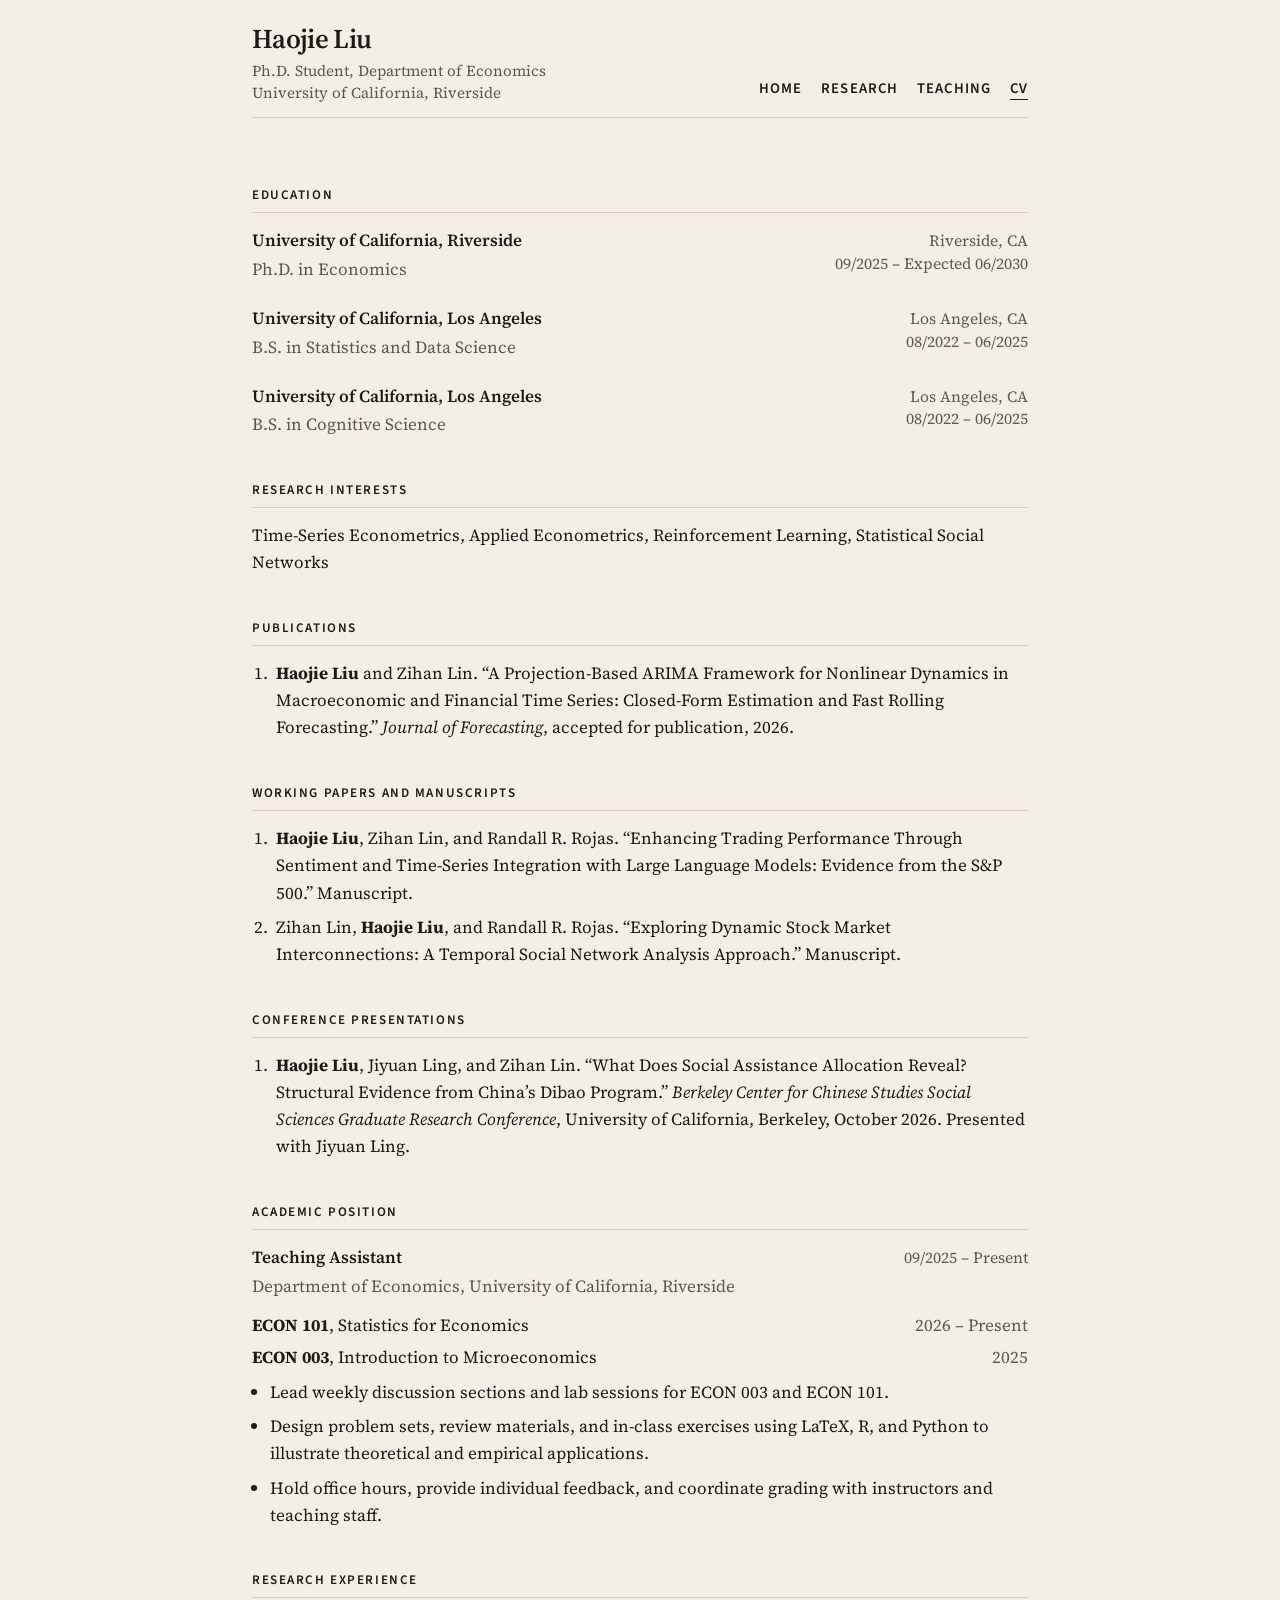
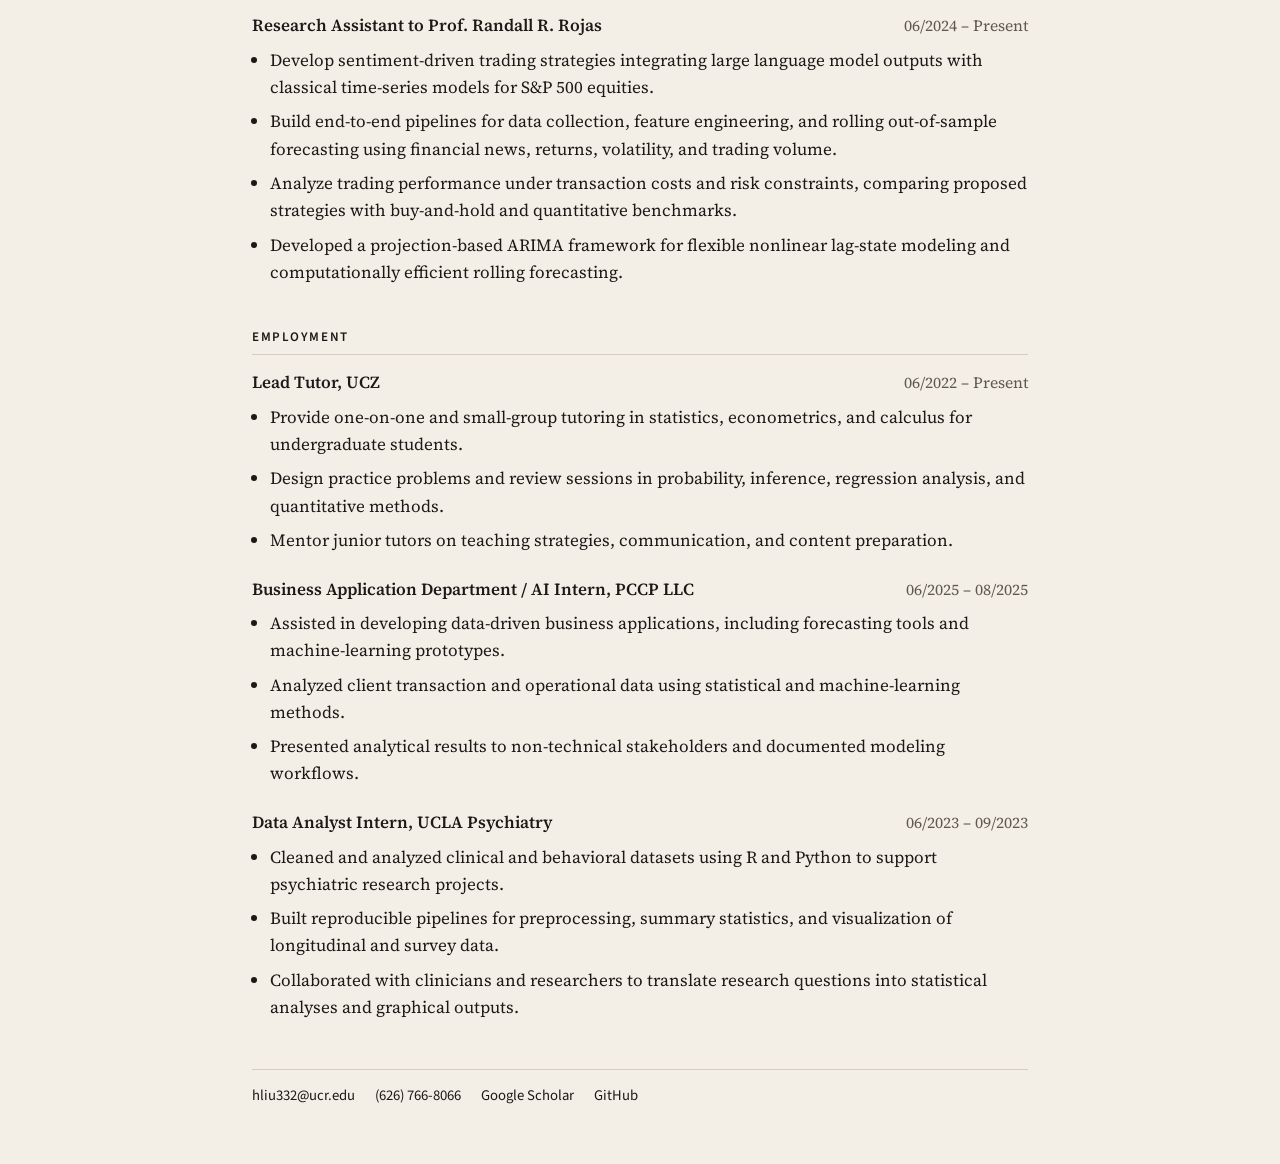
==== cv/index.html @ 1f08fef4 "Remove GPA from the CV page. Co-authored-by: Cursor <cursoragent@cursor.com>" ====
<!DOCTYPE html>
<html lang="en">
<head>
  <meta charset="utf-8">
  <meta name="viewport" content="width=device-width, initial-scale=1">
  <title>CV · Haojie Liu</title>
  <meta name="description" content="Curriculum vitae of Haojie Liu, Ph.D. student in Economics at the University of California, Riverside.">
  <link rel="icon" href="../favicon.svg" type="image/svg+xml">
  <link rel="preconnect" href="https://fonts.googleapis.com">
  <link rel="preconnect" href="https://fonts.gstatic.com" crossorigin>
  <link href="https://fonts.googleapis.com/css2?family=Source+Sans+3:wght@400;600&family=Source+Serif+4:ital,opsz,wght@0,8..60,400;0,8..60,600;1,8..60,400&display=swap" rel="stylesheet">
  <link rel="stylesheet" href="../styles.css">
</head>
<body>
  <div class="frame">
    <header class="site-header">
      <div>
        <p class="name"><a href="../index.html">Haojie Liu</a></p>
        <p class="role">Ph.D. Student, Department of Economics<br>University of California, Riverside</p>
      </div>
      <nav class="nav" aria-label="Primary">
        <a href="../index.html">Home</a>
        <a href="../research/">Research</a>
        <a href="../teaching/">Teaching</a>
        <a href="./" aria-current="page">CV</a>
      </nav>
    </header>

    <main class="content">
      <header class="print-only">
        <img src="../portrait.jpg" width="540" height="684" alt="">
        <h1>Haojie Liu</h1>
        <p>
          University of California, Riverside · Department of Economics<br>
          hliu332@ucr.edu · (626) 766-8066 · github.com/Gingerbread1213
        </p>
      </header>

      <h2>Education</h2>

      <article class="entry">
        <div class="entry-head">
          <div>
            <div class="entry-title">University of California, Riverside</div>
            <div class="detail">Ph.D. in Economics</div>
          </div>
          <div class="meta">
            <div>Riverside, CA</div>
            <div>09/2025 – Expected 06/2030</div>
          </div>
        </div>
      </article>

      <article class="entry">
        <div class="entry-head">
          <div>
            <div class="entry-title">University of California, Los Angeles</div>
            <div class="detail">B.S. in Statistics and Data Science</div>
          </div>
          <div class="meta">
            <div>Los Angeles, CA</div>
            <div>08/2022 – 06/2025</div>
          </div>
        </div>
      </article>

      <article class="entry">
        <div class="entry-head">
          <div>
            <div class="entry-title">University of California, Los Angeles</div>
            <div class="detail">B.S. in Cognitive Science</div>
          </div>
          <div class="meta">
            <div>Los Angeles, CA</div>
            <div>08/2022 – 06/2025</div>
          </div>
        </div>
      </article>

      <h2>Research Interests</h2>
      <p class="interests">Time-Series Econometrics, Applied Econometrics, Reinforcement Learning, Statistical Social Networks</p>

      <h2>Publications</h2>
      <ol class="papers">
        <li>
          <strong>Haojie Liu</strong> and Zihan Lin.
          “A Projection-Based ARIMA Framework for Nonlinear Dynamics in Macroeconomic and Financial Time Series: Closed-Form Estimation and Fast Rolling Forecasting.”
          <em>Journal of Forecasting</em>, accepted for publication, 2026.
        </li>
      </ol>

      <h2>Working Papers and Manuscripts</h2>
      <ol class="papers">
        <li>
          <strong>Haojie Liu</strong>, Zihan Lin, and Randall R. Rojas.
          “Enhancing Trading Performance Through Sentiment and Time-Series Integration with Large Language Models: Evidence from the S&amp;P 500.”
          Manuscript.
        </li>
        <li>
          Zihan Lin, <strong>Haojie Liu</strong>, and Randall R. Rojas.
          “Exploring Dynamic Stock Market Interconnections: A Temporal Social Network Analysis Approach.”
          Manuscript.
        </li>
      </ol>

      <h2>Conference Presentations</h2>
      <ol class="papers">
        <li>
          <strong>Haojie Liu</strong>, Jiyuan Ling, and Zihan Lin.
          “What Does Social Assistance Allocation Reveal? Structural Evidence from China’s Dibao Program.”
          <em>Berkeley Center for Chinese Studies Social Sciences Graduate Research Conference</em>,
          University of California, Berkeley, October 2026.
          Presented with Jiyuan Ling.
        </li>
      </ol>

      <h2>Academic Position</h2>
      <article class="entry">
        <div class="entry-head">
          <div>
            <div class="entry-title">Teaching Assistant</div>
            <div class="detail">Department of Economics, University of California, Riverside</div>
          </div>
          <div class="meta">09/2025 – Present</div>
        </div>
        <ul class="courses">
          <li>
            <span><strong>ECON 101</strong>, Statistics for Economics</span>
            <span class="when">2026 – Present</span>
          </li>
          <li>
            <span><strong>ECON 003</strong>, Introduction to Microeconomics</span>
            <span class="when">2025</span>
          </li>
        </ul>
        <ul class="bullets">
          <li>Lead weekly discussion sections and lab sessions for ECON&nbsp;003 and ECON&nbsp;101.</li>
          <li>Design problem sets, review materials, and in-class exercises using LaTeX, R, and Python to illustrate theoretical and empirical applications.</li>
          <li>Hold office hours, provide individual feedback, and coordinate grading with instructors and teaching staff.</li>
        </ul>
      </article>

      <h2>Research Experience</h2>
      <article class="entry">
        <div class="entry-head">
          <div>
            <div class="entry-title">Research Assistant to Prof. Randall R. Rojas</div>
          </div>
          <div class="meta">06/2024 – Present</div>
        </div>
        <ul class="bullets">
          <li>Develop sentiment-driven trading strategies integrating large language model outputs with classical time-series models for S&amp;P 500 equities.</li>
          <li>Build end-to-end pipelines for data collection, feature engineering, and rolling out-of-sample forecasting using financial news, returns, volatility, and trading volume.</li>
          <li>Analyze trading performance under transaction costs and risk constraints, comparing proposed strategies with buy-and-hold and quantitative benchmarks.</li>
          <li>Developed a projection-based ARIMA framework for flexible nonlinear lag-state modeling and computationally efficient rolling forecasting.</li>
        </ul>
      </article>

      <h2>Employment</h2>
      <article class="entry">
        <div class="entry-head">
          <div>
            <div class="entry-title">Lead Tutor, UCZ</div>
          </div>
          <div class="meta">06/2022 – Present</div>
        </div>
        <ul class="bullets">
          <li>Provide one-on-one and small-group tutoring in statistics, econometrics, and calculus for undergraduate students.</li>
          <li>Design practice problems and review sessions in probability, inference, regression analysis, and quantitative methods.</li>
          <li>Mentor junior tutors on teaching strategies, communication, and content preparation.</li>
        </ul>
      </article>

      <article class="entry">
        <div class="entry-head">
          <div>
            <div class="entry-title">Business Application Department / AI Intern, PCCP LLC</div>
          </div>
          <div class="meta">06/2025 – 08/2025</div>
        </div>
        <ul class="bullets">
          <li>Assisted in developing data-driven business applications, including forecasting tools and machine-learning prototypes.</li>
          <li>Analyzed client transaction and operational data using statistical and machine-learning methods.</li>
          <li>Presented analytical results to non-technical stakeholders and documented modeling workflows.</li>
        </ul>
      </article>

      <article class="entry">
        <div class="entry-head">
          <div>
            <div class="entry-title">Data Analyst Intern, UCLA Psychiatry</div>
          </div>
          <div class="meta">06/2023 – 09/2023</div>
        </div>
        <ul class="bullets">
          <li>Cleaned and analyzed clinical and behavioral datasets using R and Python to support psychiatric research projects.</li>
          <li>Built reproducible pipelines for preprocessing, summary statistics, and visualization of longitudinal and survey data.</li>
          <li>Collaborated with clinicians and researchers to translate research questions into statistical analyses and graphical outputs.</li>
        </ul>
      </article>
    </main>
    <footer class="site-footer">
      <a href="mailto:hliu332@ucr.edu">hliu332@ucr.edu</a>
      <a href="tel:+16267668066">(626) 766-8066</a>
      <a href="https://scholar.google.com/citations?user=C337uh8AAAAJ&amp;hl=en">Google Scholar</a>
      <a href="https://github.com/Gingerbread1213">GitHub</a>
    </footer>
  </div>
</body>
</html>
---- styles.css ----
:root {
  --bg: #f3efe7;
  --side: #ebe4d8;
  --ink: #1c1916;
  --muted: #5f584f;
  --line: #d5cdc0;
  --link: #1a4f86;
  --serif: "Source Serif 4", "Iowan Old Style", Palatino, "Palatino Linotype", Georgia, serif;
  --sans: "Source Sans 3", "Helvetica Neue", Helvetica, Arial, sans-serif;
}

* {
  box-sizing: border-box;
}

html {
  scroll-behavior: smooth;
}

body {
  margin: 0;
  background: var(--bg);
  color: var(--ink);
  font-family: var(--serif);
  font-size: 1.0625rem;
  line-height: 1.6;
}

a {
  color: var(--link);
  text-underline-offset: 0.15em;
}

a:hover {
  color: #0e335c;
}

.frame {
  max-width: 52rem;
  margin: 0 auto;
  padding: 0 1.75rem 3.5rem;
}

.site-header {
  display: flex;
  justify-content: space-between;
  align-items: flex-end;
  gap: 2rem;
  position: sticky;
  top: 0;
  z-index: 2;
  padding: 1.5rem 0 0.9rem;
  background: var(--bg);
  border-bottom: 1px solid var(--line);
}

.name {
  margin: 0;
  font-size: 1.7rem;
  font-weight: 600;
  letter-spacing: -0.025em;
  line-height: 1.1;
}

.name a {
  color: inherit;
  text-decoration: none;
}

.role {
  margin: 0.4rem 0 0;
  color: var(--muted);
  font-size: 0.95rem;
  line-height: 1.4;
}

.nav {
  display: flex;
  flex-wrap: wrap;
  justify-content: flex-end;
  gap: 0.35rem 1.15rem;
  margin: 0 0 0.15rem;
}

.nav a {
  color: var(--ink);
  font-family: var(--sans);
  font-size: 0.92rem;
  font-weight: 600;
  letter-spacing: 0.08em;
  text-decoration: none;
  text-transform: uppercase;
}

.nav a[aria-current="page"] {
  box-shadow: inset 0 -1px 0 var(--ink);
}

.intro {
  display: grid;
  grid-template-columns: 11rem minmax(0, 1fr);
  gap: 1.75rem;
  align-items: start;
  margin-top: 0;
}

.portrait {
  display: block;
  width: 100%;
  height: auto;
}

.content {
  padding-top: 1.6rem;
}

.site-footer {
  display: flex;
  flex-wrap: wrap;
  gap: 0.35rem 1.25rem;
  margin-top: 3rem;
  padding-top: 0.9rem;
  border-top: 1px solid var(--line);
  font-family: var(--sans);
  font-size: 0.92rem;
}

.site-footer a {
  color: var(--ink);
  text-decoration: none;
}

.site-footer a:hover {
  color: var(--link);
  text-decoration: underline;
}

.lede {
  margin: 0;
  font-size: 1.15rem;
  line-height: 1.65;
}

.welcome {
  margin: 0 0 0.9rem;
  font-size: 1.2rem;
}

.content > p {
  margin: 0 0 0.9rem;
}

.nested {
  margin: 0.2rem 0 0;
  padding-left: 1.2rem;
}

.nested > li + li {
  margin-top: 0.7rem;
}

.nested ul {
  margin: 0.25rem 0 0;
  padding-left: 1.15rem;
  list-style: circle;
}

.nested ul li + li {
  margin-top: 0.15rem;
}

h2 {
  margin: 2.6rem 0 0.9rem;
  padding-bottom: 0.35rem;
  border-bottom: 1px solid var(--line);
  font-family: var(--sans);
  font-size: 0.82rem;
  font-weight: 600;
  letter-spacing: 0.12em;
  text-transform: uppercase;
}

h2:first-child {
  margin-top: 0;
}

.interests {
  margin: 0;
}

.entry {
  margin: 0 0 1.35rem;
}

.entry-head {
  display: flex;
  flex-wrap: wrap;
  justify-content: space-between;
  align-items: baseline;
  gap: 0.2rem 1.5rem;
}

.entry-head > :first-child {
  flex: 1 1 16rem;
  min-width: 0;
}

.entry-title {
  font-weight: 600;
}

.detail,
.meta,
.venue,
.note {
  color: var(--muted);
}

.meta {
  flex: 0 0 auto;
  text-align: right;
  font-size: 0.98rem;
  line-height: 1.45;
}

.detail {
  margin-top: 0.1rem;
}

.courses {
  margin: 0.75rem 0 0;
  padding: 0;
  list-style: none;
}

.courses li {
  display: flex;
  flex-wrap: wrap;
  justify-content: space-between;
  gap: 0.15rem 1rem;
}

.courses li + li {
  margin-top: 0.3rem;
}

.when {
  flex: 0 0 auto;
  color: var(--muted);
  text-align: right;
}

.bullets,
.papers {
  margin: 0.45rem 0 0;
  padding-left: 1.15rem;
}

.bullets li + li,
.papers li + li {
  margin-top: 0.45rem;
}

.papers {
  padding-left: 1.25rem;
}

.papers li {
  padding-left: 0.25rem;
}

.authors,
.title,
.venue {
  display: inline;
}

.title {
  font-style: italic;
}

.print-only {
  display: none;
}

@media (max-width: 720px) {
  .frame {
    padding: 0 1.15rem 2.75rem;
  }

  .site-header {
    flex-direction: column;
    align-items: flex-start;
    gap: 0.85rem;
    position: static;
  }

  .nav {
    justify-content: flex-start;
  }

  .intro {
    grid-template-columns: 8.5rem minmax(0, 1fr);
    gap: 1rem;
  }

  .meta {
    text-align: left;
  }
}

@media print {
  body {
    background: white;
    font-size: 11pt;
  }

  .site-header,
  .site-footer {
    display: none;
  }

  .frame {
    max-width: none;
    padding: 0;
  }

  .content {
    padding: 0;
  }

  .print-only {
    display: block;
    margin-bottom: 1.25rem;
  }

  .print-only h1 {
    margin: 0;
    font-size: 18pt;
  }

  .print-only img {
    float: right;
    width: 1.15in;
    height: auto;
    margin: 0 0 0.4rem 0.6rem;
  }

  .print-only p {
    margin: 0.35rem 0 0;
  }

  a {
    color: inherit;
    text-decoration: none;
  }

  h2 {
    break-after: avoid;
  }

  .entry,
  .papers li {
    break-inside: avoid;
  }
}
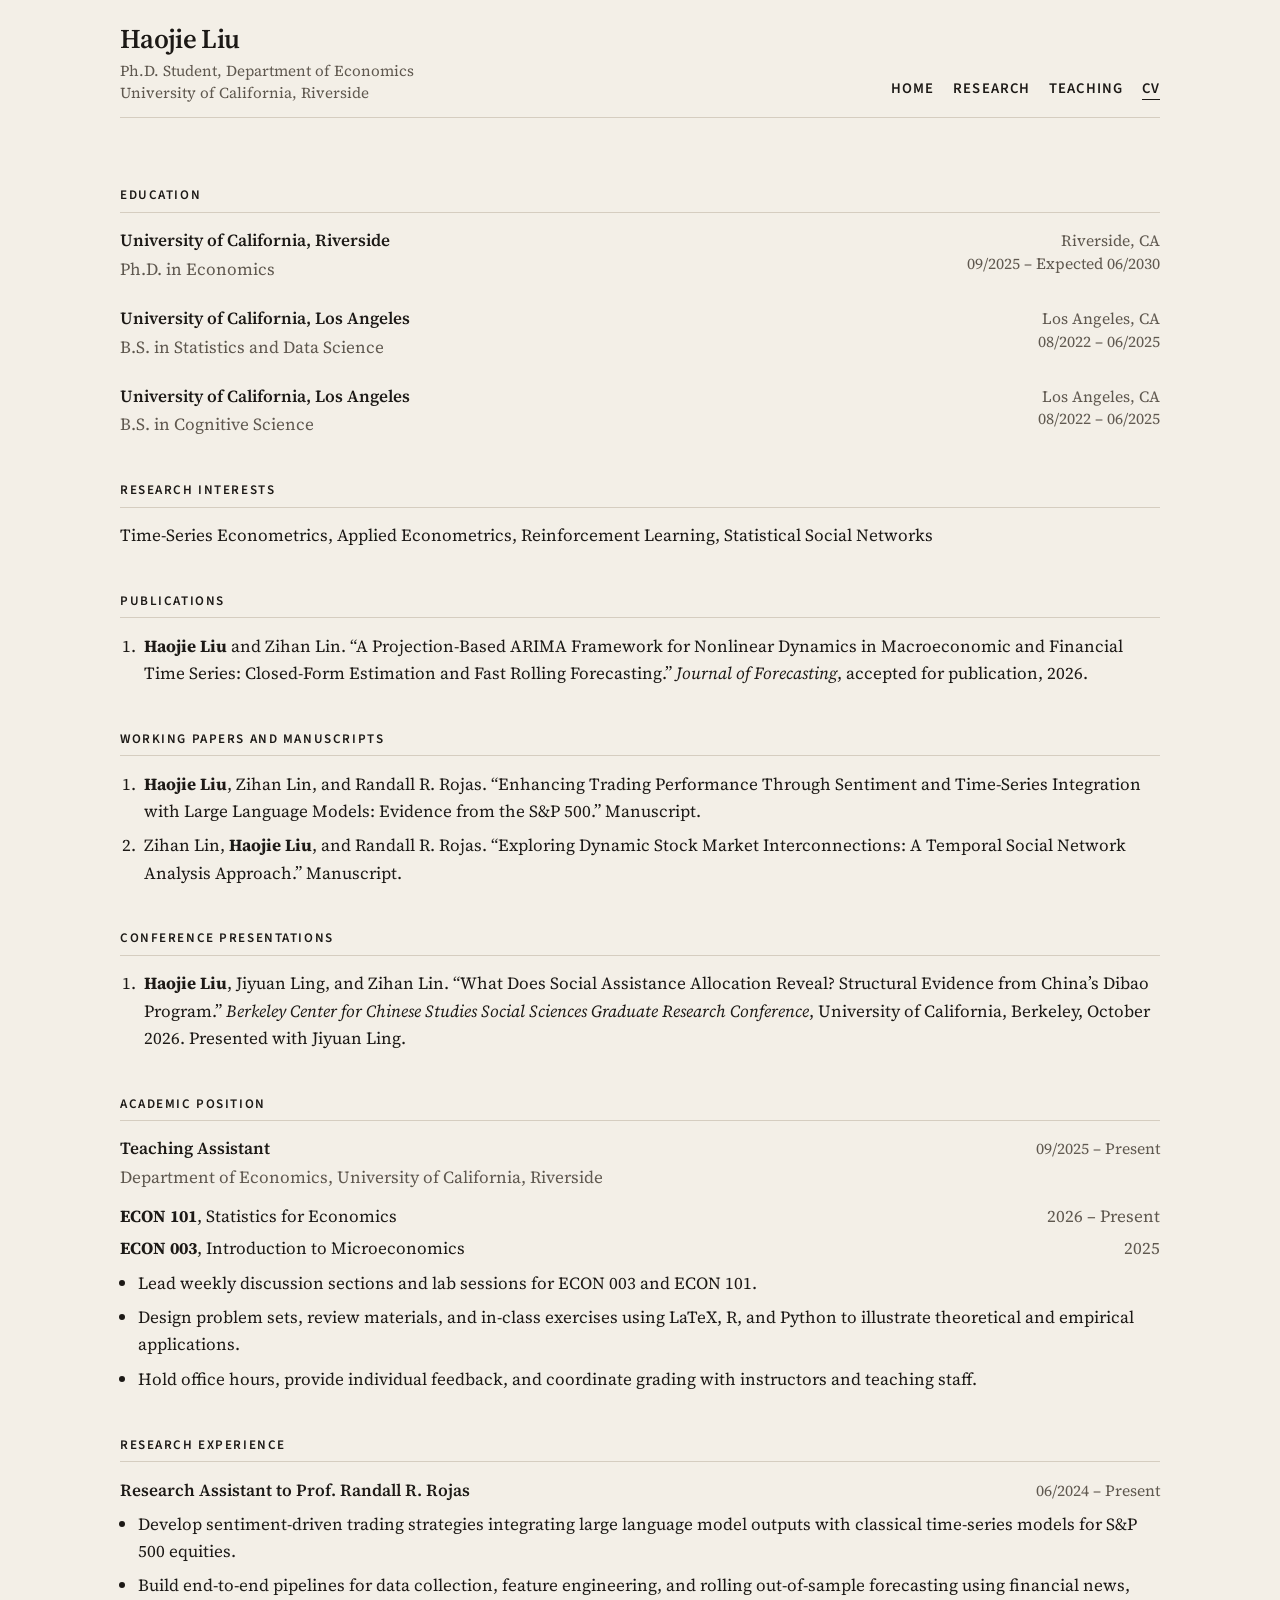
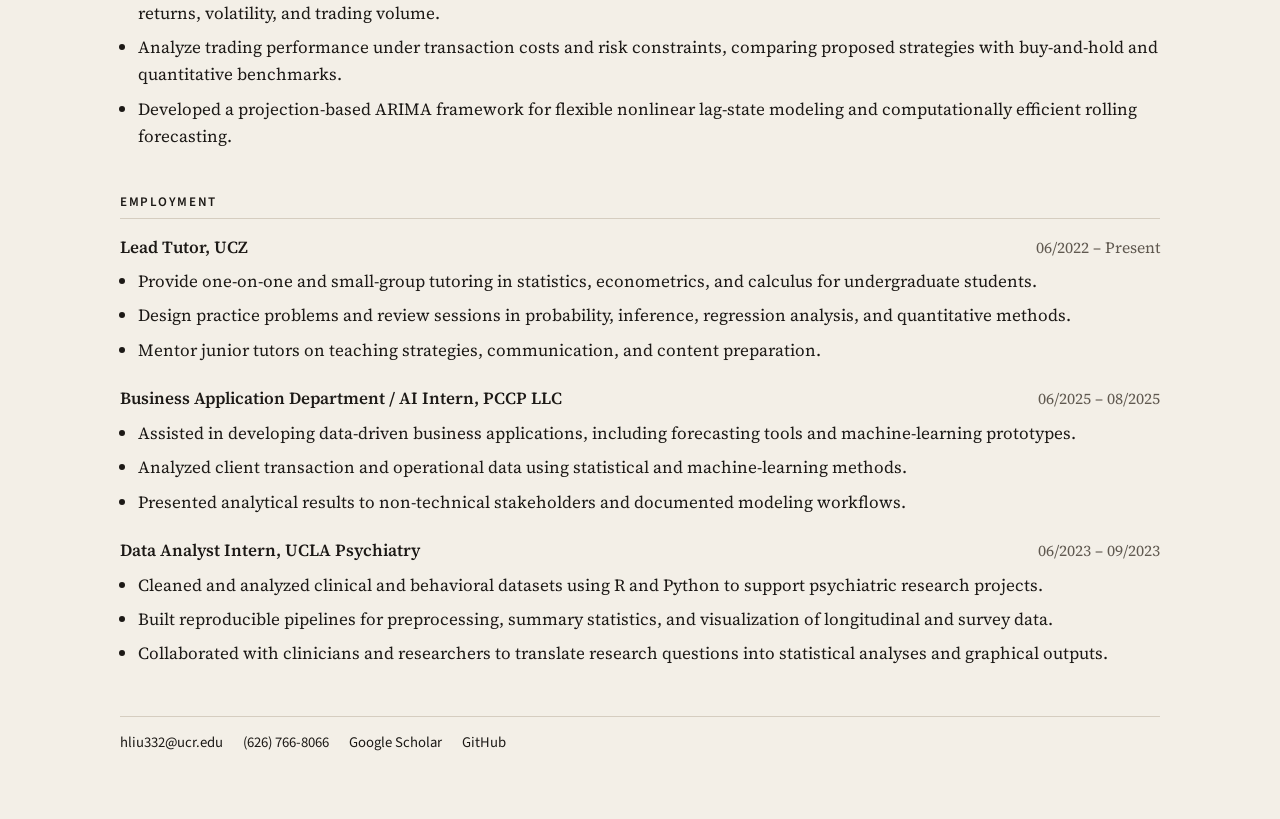
==== commit 21ed20af: "Center the page on wide screens. The column now sits in the middle instead of leaving the right side" ====
--- a/cv/index.html
+++ b/cv/index.html
@@ -9,7 +9,7 @@
   <link rel="preconnect" href="https://fonts.googleapis.com">
   <link rel="preconnect" href="https://fonts.gstatic.com" crossorigin>
   <link href="https://fonts.googleapis.com/css2?family=Source+Sans+3:wght@400;600&family=Source+Serif+4:ital,opsz,wght@0,8..60,400;0,8..60,600;1,8..60,400&display=swap" rel="stylesheet">
-  <link rel="stylesheet" href="../styles.css">
+  <link rel="stylesheet" href="../styles.css?v=5">
 </head>
 <body>
   <div class="frame">
--- a/styles.css
+++ b/styles.css
@@ -24,6 +24,8 @@
   font-family: var(--serif);
   font-size: 1.0625rem;
   line-height: 1.6;
+  display: flex;
+  justify-content: center;
 }
 
 a {
@@ -36,9 +38,8 @@
 }
 
 .frame {
-  max-width: 52rem;
-  margin: 0 auto;
-  padding: 0 1.75rem 3.5rem;
+  width: min(70rem, 100%);
+  padding: 0 2.5rem 4rem;
 }
 
 .site-header {
@@ -311,6 +312,7 @@
 
 @media print {
   body {
+    display: block;
     background: white;
     font-size: 11pt;
   }
@@ -321,7 +323,7 @@
   }
 
   .frame {
-    max-width: none;
+    width: 100%;
     padding: 0;
   }
 
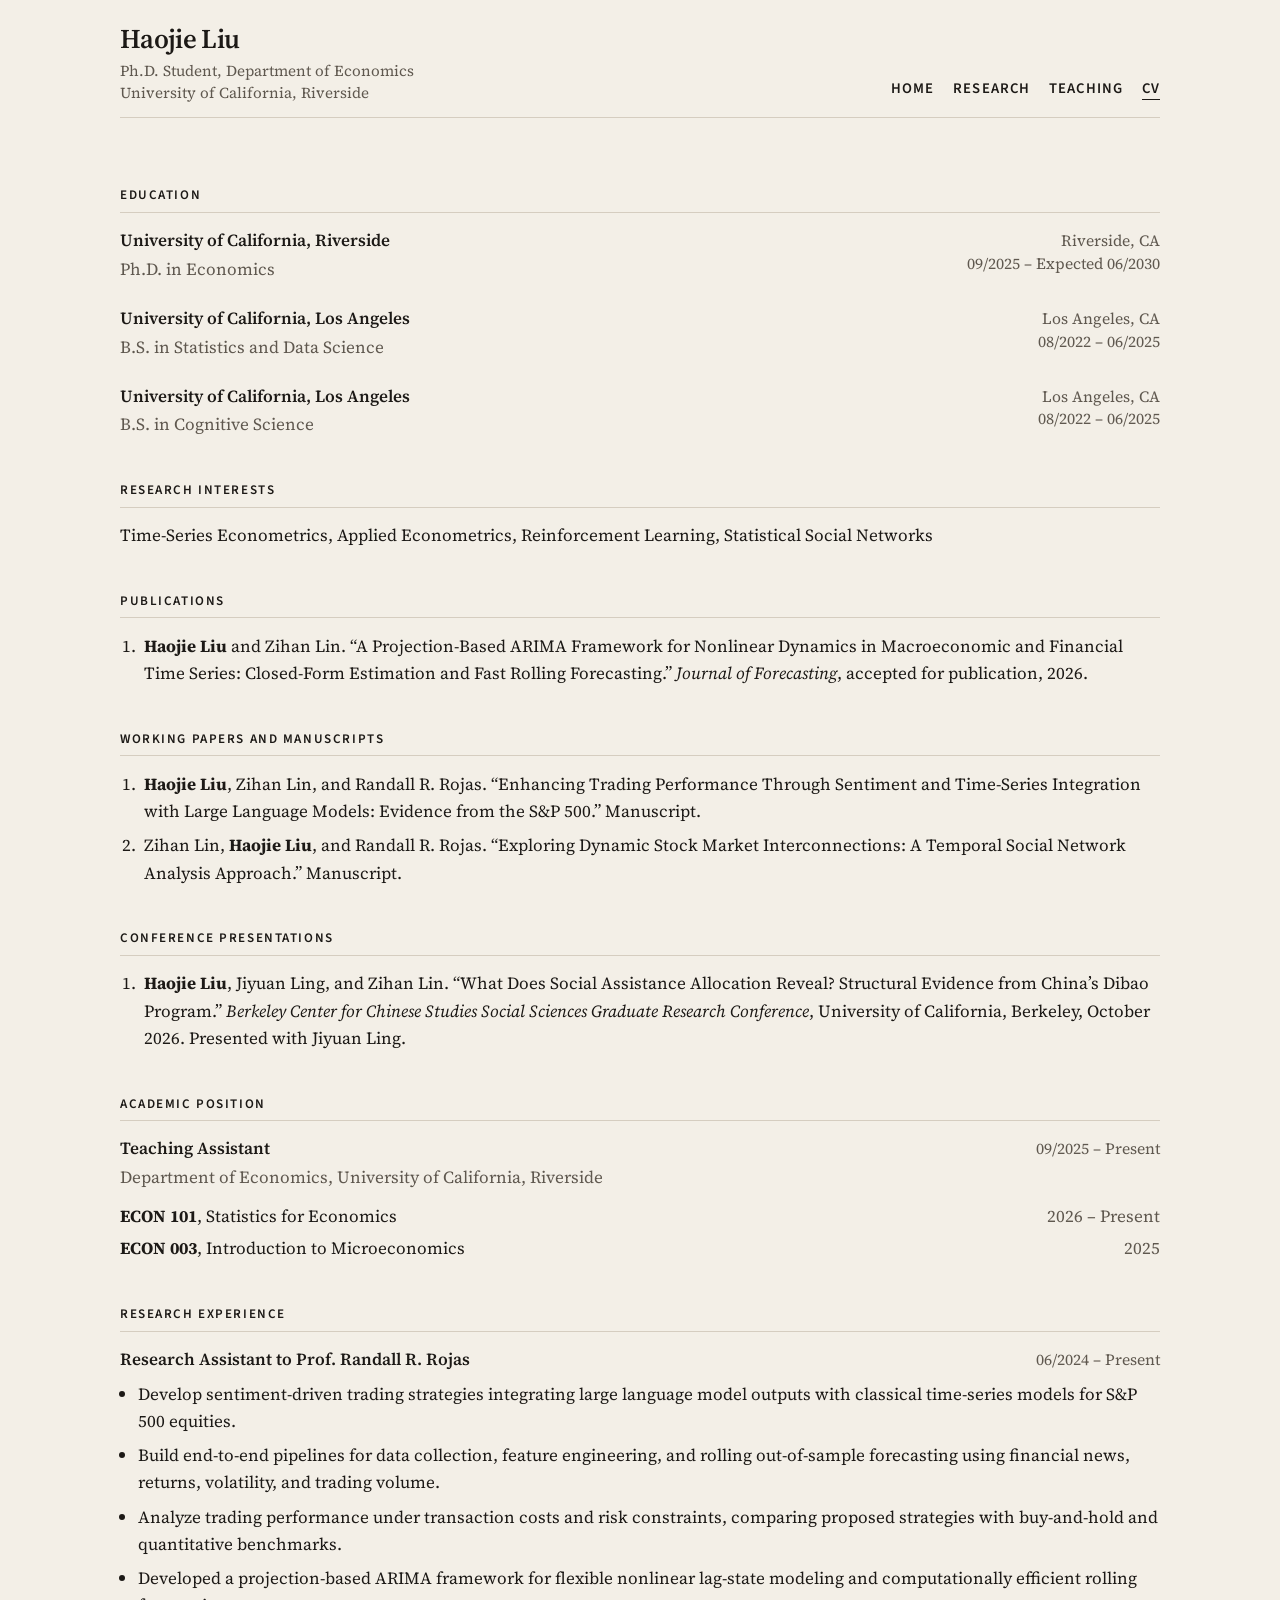
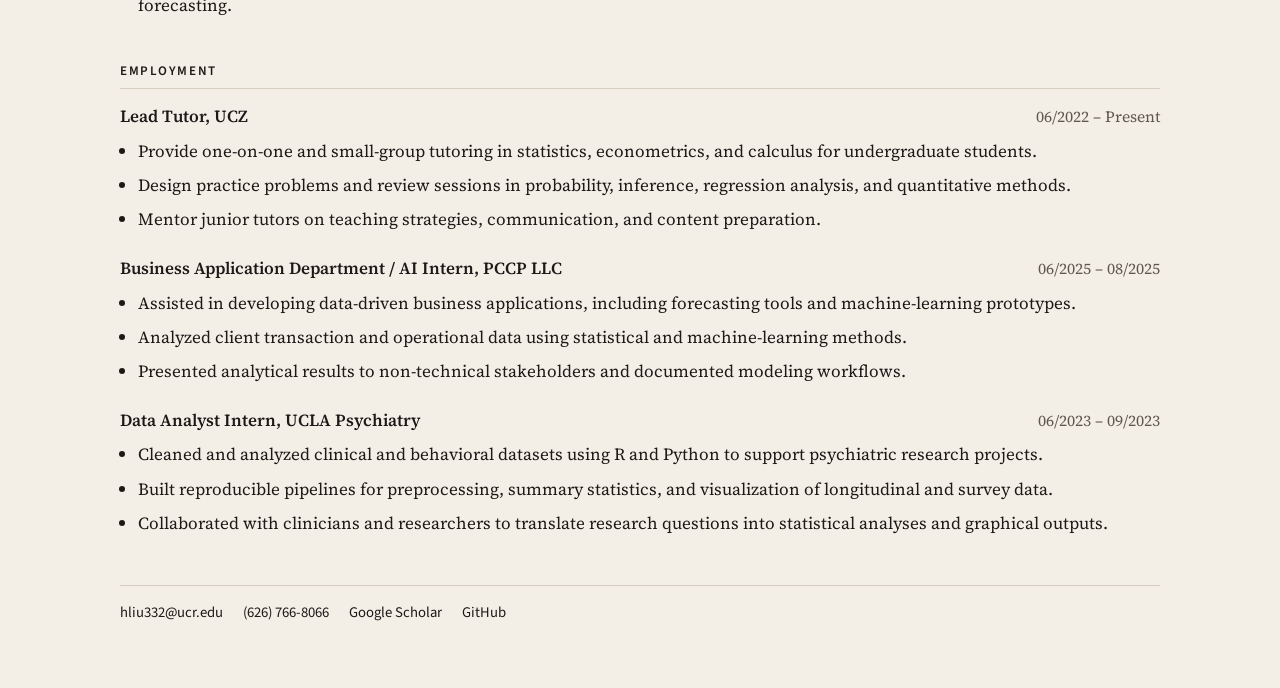
==== commit 870f201a: "Drop the teaching descriptions and keep the course appointments. Co-authored-by: Cursor <cursoragent" ====
--- a/cv/index.html
+++ b/cv/index.html
@@ -28,7 +28,7 @@
 
     <main class="content">
       <header class="print-only">
-        <img src="../portrait.jpg" width="540" height="684" alt="">
+        <img src="../portrait.jpg?v=2" width="640" height="960" alt="">
         <h1>Haojie Liu</h1>
         <p>
           University of California, Riverside · Department of Economics<br>
@@ -132,11 +132,6 @@
             <span><strong>ECON 003</strong>, Introduction to Microeconomics</span>
             <span class="when">2025</span>
           </li>
-        </ul>
-        <ul class="bullets">
-          <li>Lead weekly discussion sections and lab sessions for ECON&nbsp;003 and ECON&nbsp;101.</li>
-          <li>Design problem sets, review materials, and in-class exercises using LaTeX, R, and Python to illustrate theoretical and empirical applications.</li>
-          <li>Hold office hours, provide individual feedback, and coordinate grading with instructors and teaching staff.</li>
         </ul>
       </article>
 
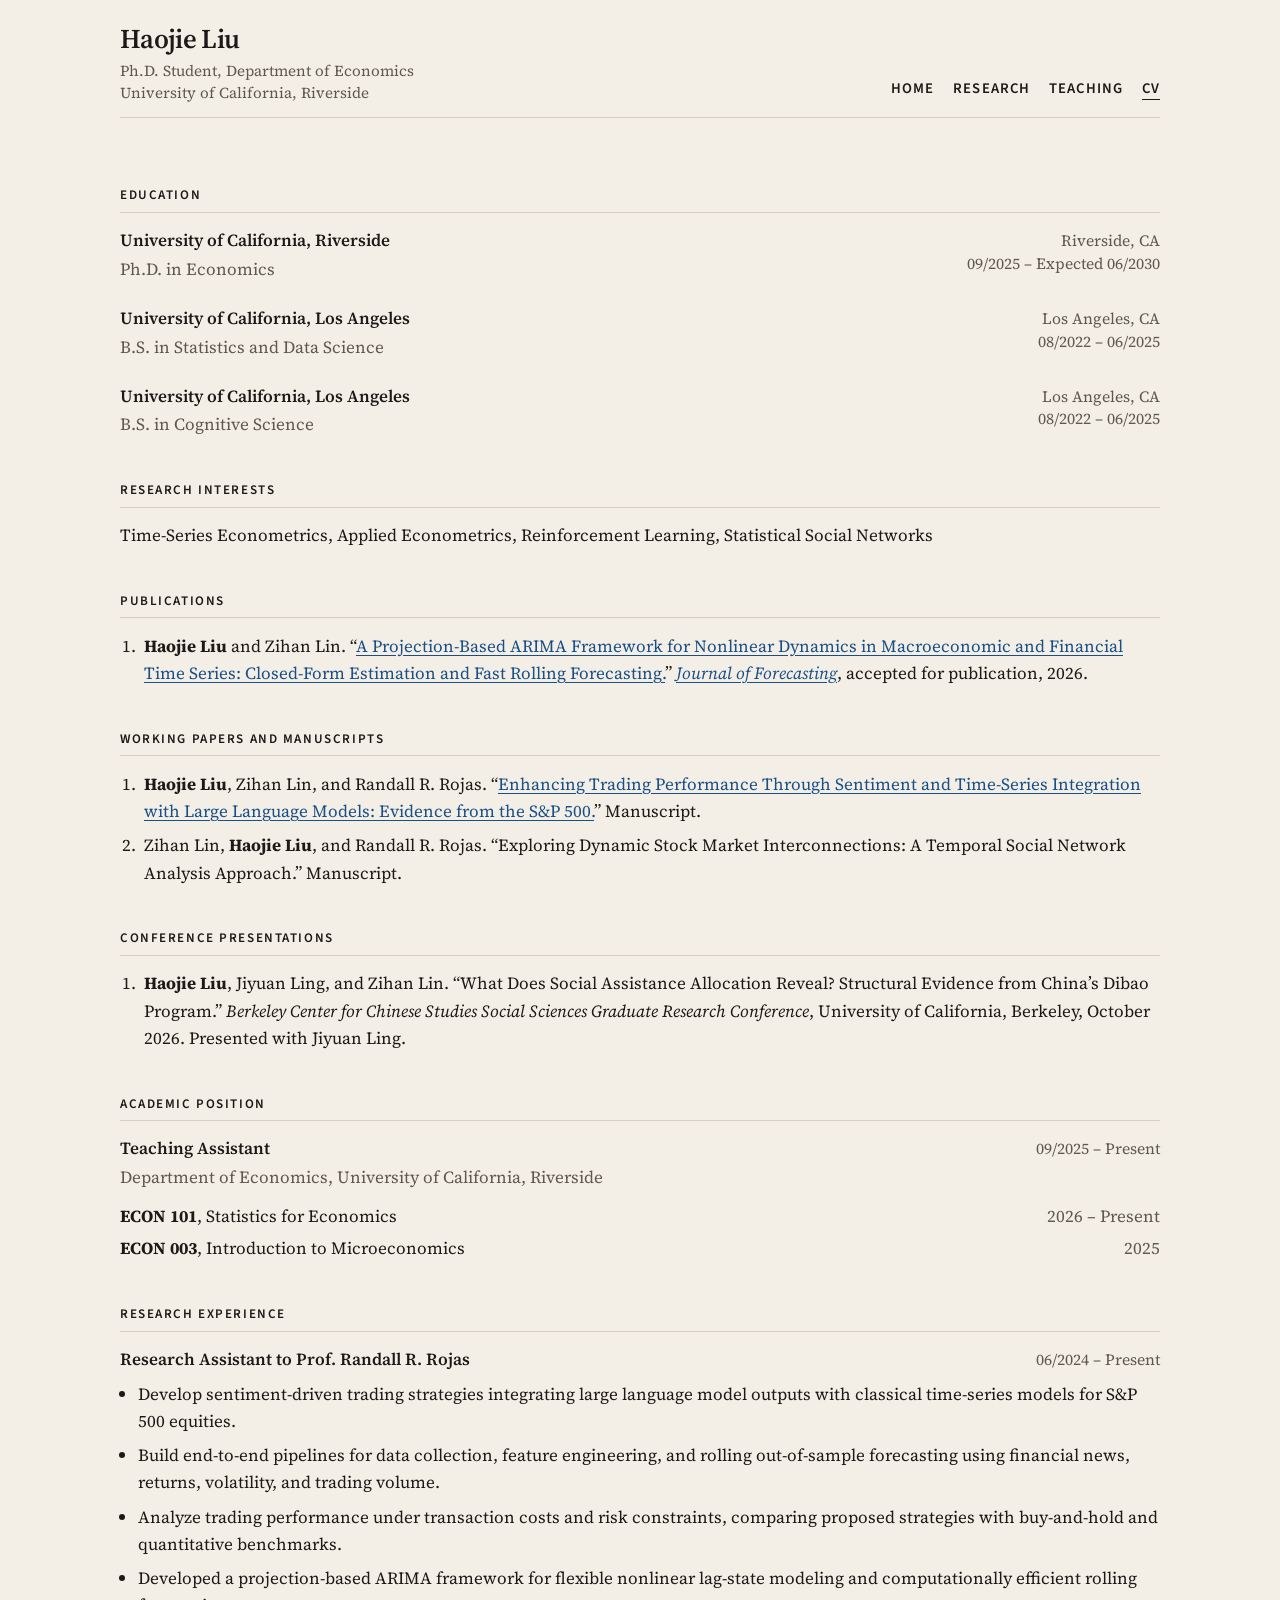
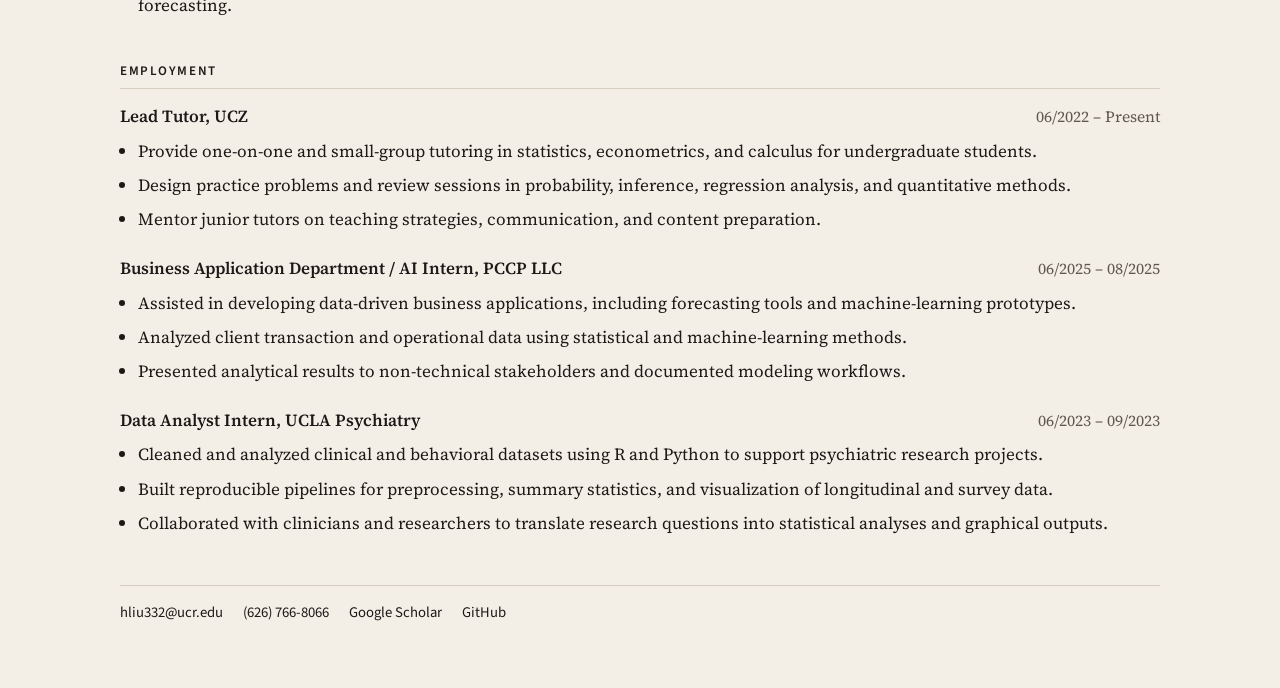
==== commit ad690c7d: "Link the published paper and the sentiment manuscript to their public PDFs. Co-authored-by: Cursor <" ====
--- a/cv/index.html
+++ b/cv/index.html
@@ -84,8 +84,8 @@
       <ol class="papers">
         <li>
           <strong>Haojie Liu</strong> and Zihan Lin.
-          “A Projection-Based ARIMA Framework for Nonlinear Dynamics in Macroeconomic and Financial Time Series: Closed-Form Estimation and Fast Rolling Forecasting.”
-          <em>Journal of Forecasting</em>, accepted for publication, 2026.
+          “<a href="https://arxiv.org/pdf/2507.07469">A Projection-Based ARIMA Framework for Nonlinear Dynamics in Macroeconomic and Financial Time Series: Closed-Form Estimation and Fast Rolling Forecasting.</a>”
+          <em><a href="https://onlinelibrary.wiley.com/doi/10.1002/for.70229">Journal of Forecasting</a></em>, accepted for publication, 2026.
         </li>
       </ol>
 
@@ -93,7 +93,7 @@
       <ol class="papers">
         <li>
           <strong>Haojie Liu</strong>, Zihan Lin, and Randall R. Rojas.
-          “Enhancing Trading Performance Through Sentiment and Time-Series Integration with Large Language Models: Evidence from the S&amp;P 500.”
+          “<a href="https://arxiv.org/pdf/2507.09739">Enhancing Trading Performance Through Sentiment and Time-Series Integration with Large Language Models: Evidence from the S&amp;P 500.</a>”
           Manuscript.
         </li>
         <li>
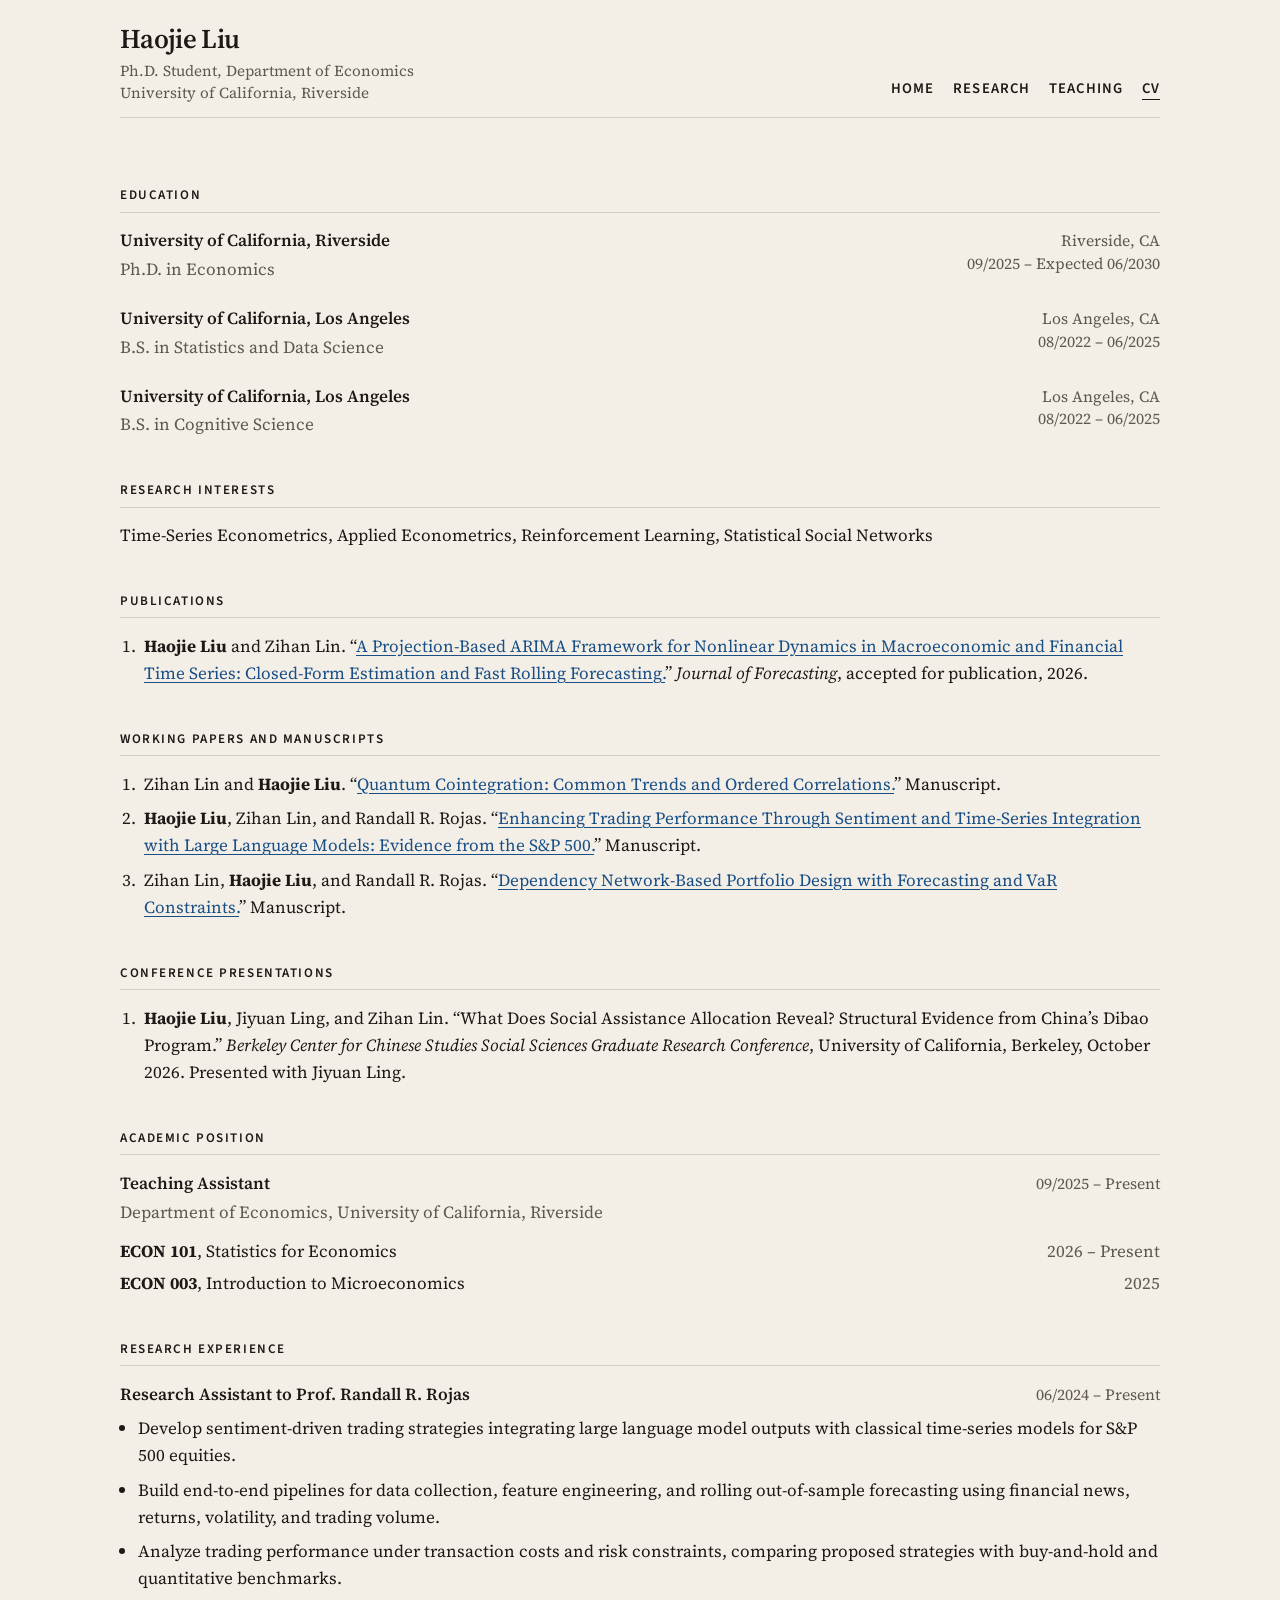
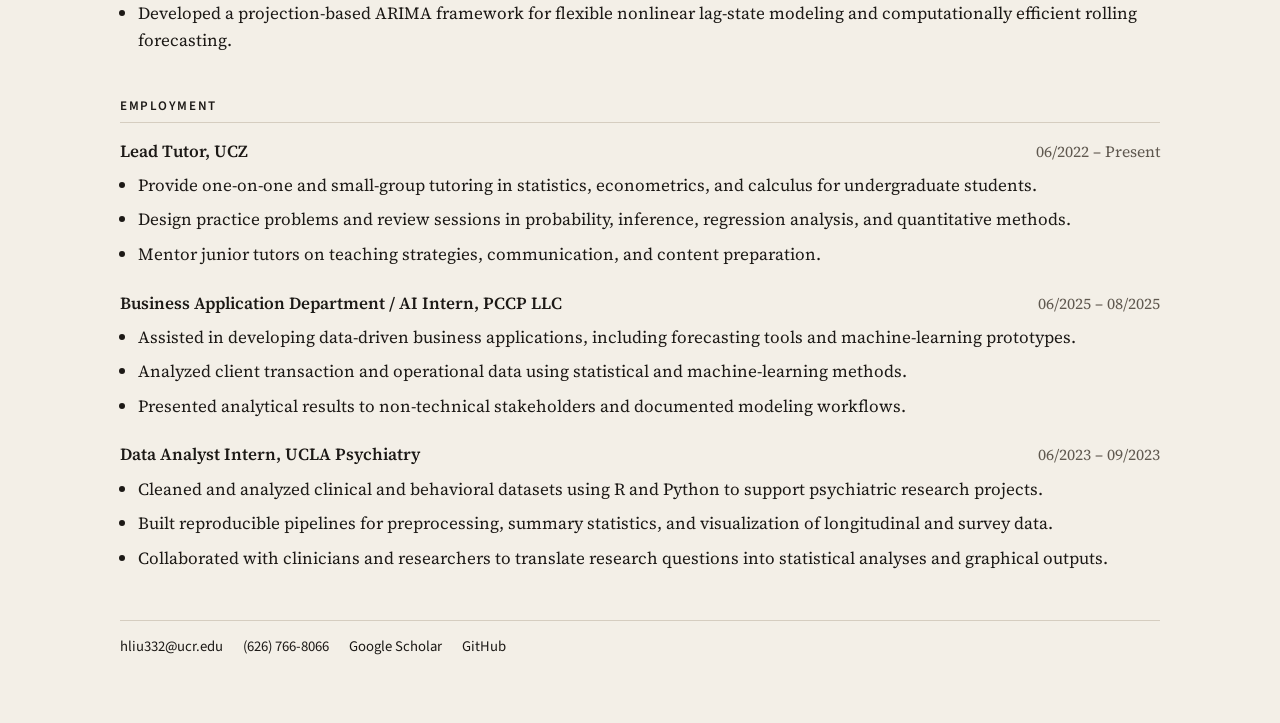
==== commit 19cf43e9: "Point papers to the journal page, the network preprint, and the quantum manuscript. Co-authored-by: " ====
--- a/cv/index.html
+++ b/cv/index.html
@@ -84,13 +84,18 @@
       <ol class="papers">
         <li>
           <strong>Haojie Liu</strong> and Zihan Lin.
-          “<a href="https://arxiv.org/pdf/2507.07469">A Projection-Based ARIMA Framework for Nonlinear Dynamics in Macroeconomic and Financial Time Series: Closed-Form Estimation and Fast Rolling Forecasting.</a>”
-          <em><a href="https://onlinelibrary.wiley.com/doi/10.1002/for.70229">Journal of Forecasting</a></em>, accepted for publication, 2026.
+          “<a href="https://onlinelibrary.wiley.com/doi/10.1002/for.70229">A Projection-Based ARIMA Framework for Nonlinear Dynamics in Macroeconomic and Financial Time Series: Closed-Form Estimation and Fast Rolling Forecasting.</a>”
+          <em>Journal of Forecasting</em>, accepted for publication, 2026.
         </li>
       </ol>
 
       <h2>Working Papers and Manuscripts</h2>
       <ol class="papers">
+        <li>
+          Zihan Lin and <strong>Haojie Liu</strong>.
+          “<a href="https://github.com/Gingerbread1213/Quantum-Cointegration">Quantum Cointegration: Common Trends and Ordered Correlations.</a>”
+          Manuscript.
+        </li>
         <li>
           <strong>Haojie Liu</strong>, Zihan Lin, and Randall R. Rojas.
           “<a href="https://arxiv.org/pdf/2507.09739">Enhancing Trading Performance Through Sentiment and Time-Series Integration with Large Language Models: Evidence from the S&amp;P 500.</a>”
@@ -98,7 +103,7 @@
         </li>
         <li>
           Zihan Lin, <strong>Haojie Liu</strong>, and Randall R. Rojas.
-          “Exploring Dynamic Stock Market Interconnections: A Temporal Social Network Analysis Approach.”
+          “<a href="https://arxiv.org/pdf/2507.20039">Dependency Network-Based Portfolio Design with Forecasting and VaR Constraints.</a>”
           Manuscript.
         </li>
       </ol>
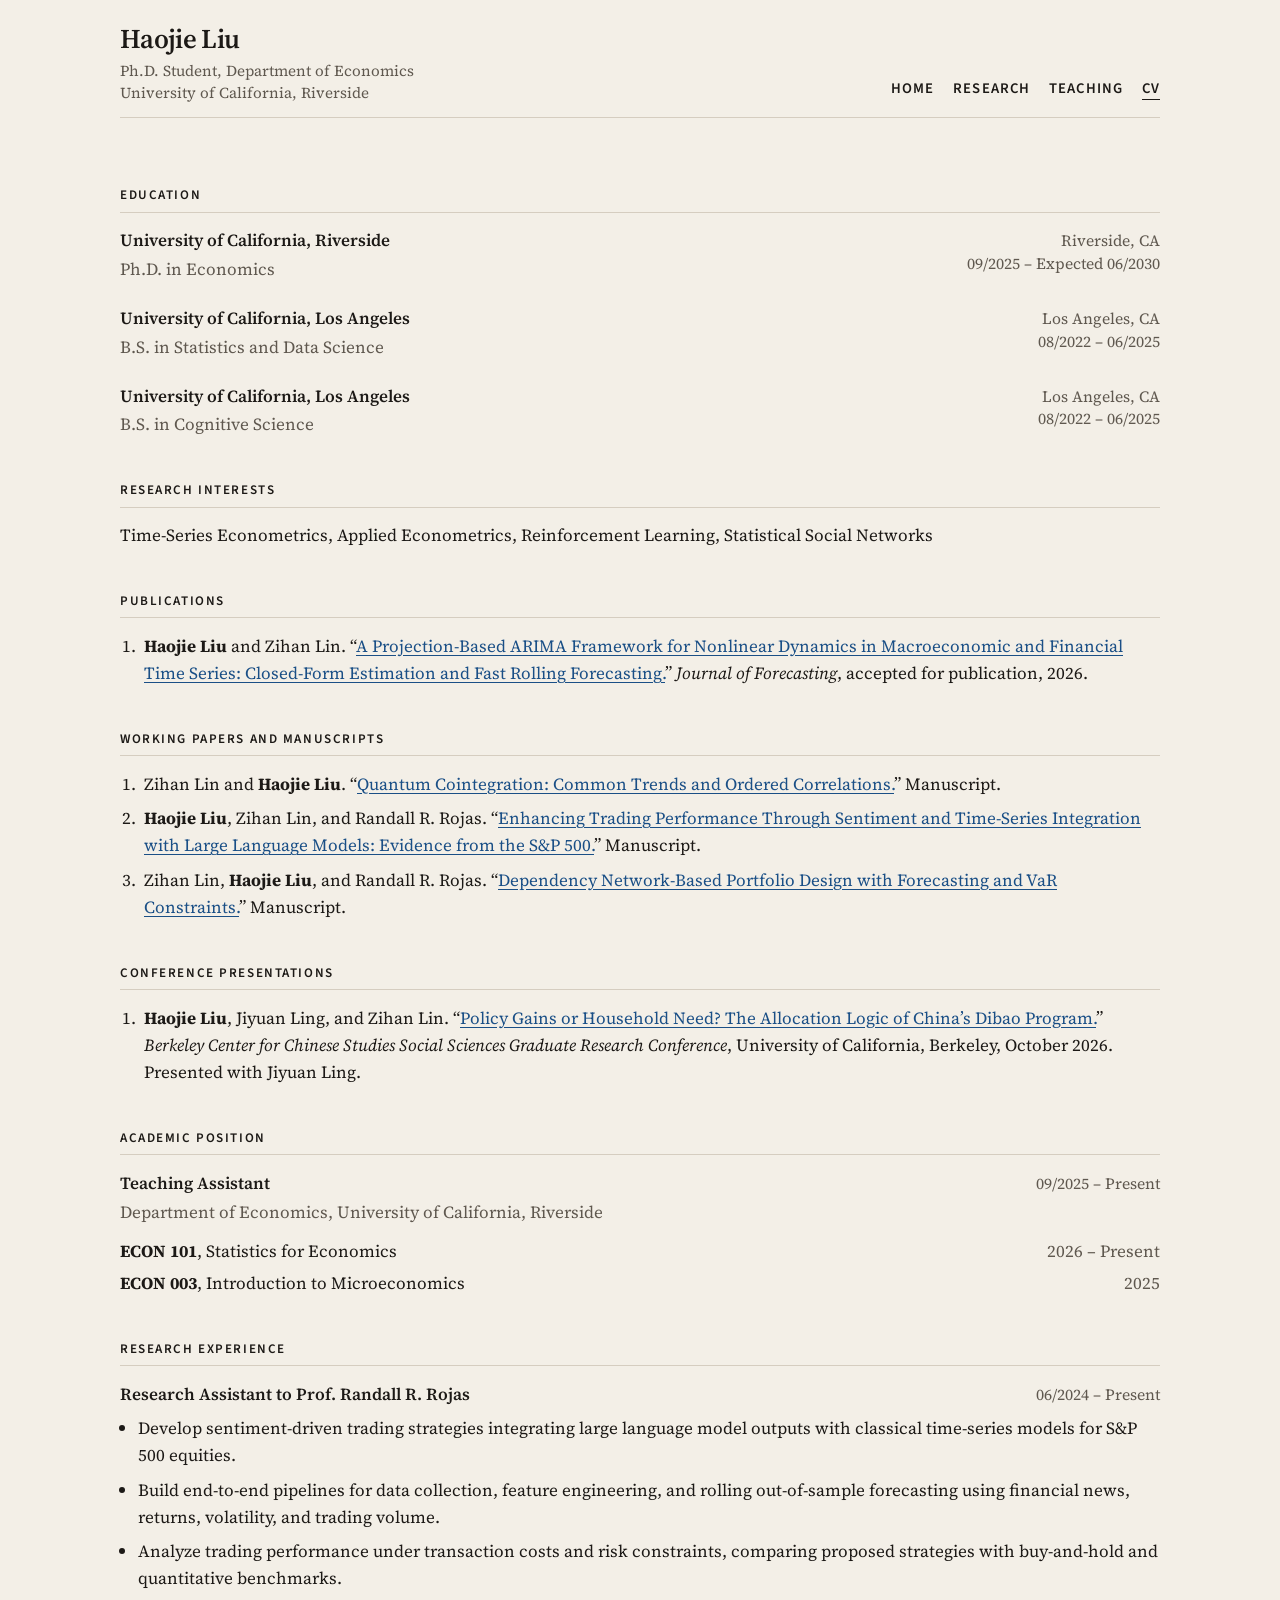
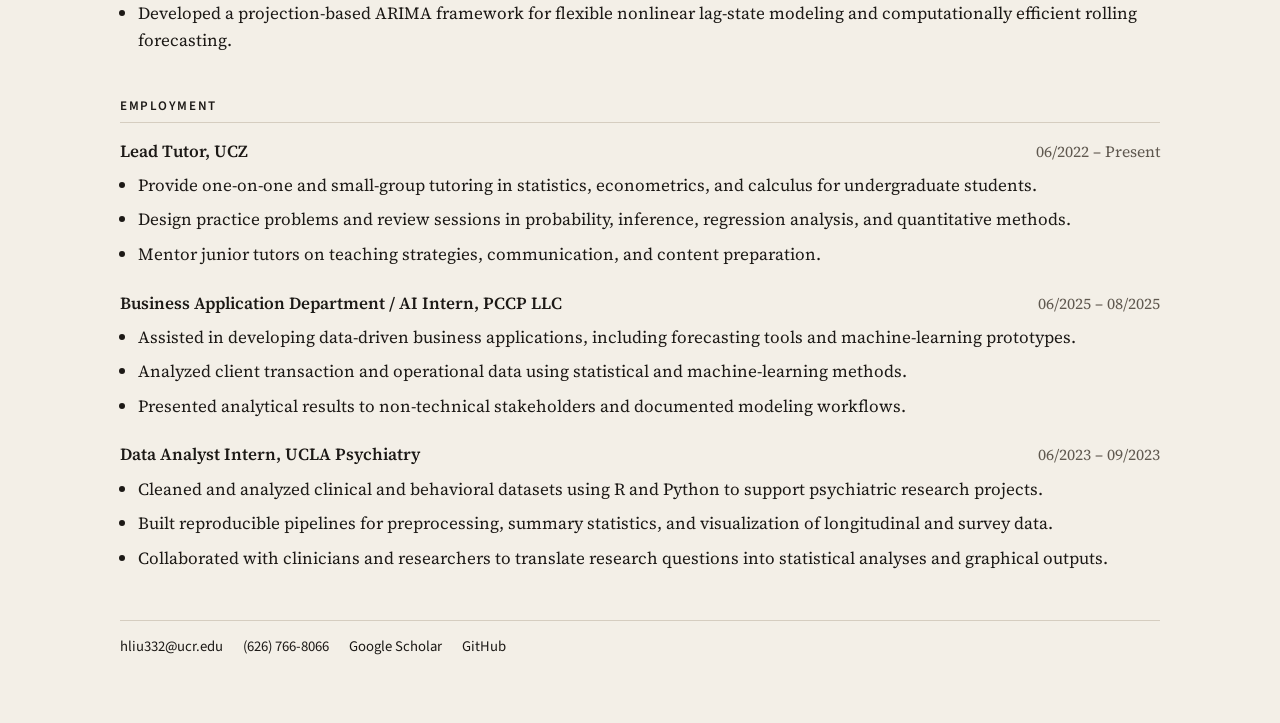
==== commit c9c5a827: "Link the Dibao conference paper to its arXiv PDF. Co-authored-by: Cursor <cursoragent@cursor.com>" ====
--- a/cv/index.html
+++ b/cv/index.html
@@ -112,7 +112,7 @@
       <ol class="papers">
         <li>
           <strong>Haojie Liu</strong>, Jiyuan Ling, and Zihan Lin.
-          “What Does Social Assistance Allocation Reveal? Structural Evidence from China’s Dibao Program.”
+          “<a href="https://arxiv.org/pdf/2609.08411">Policy Gains or Household Need? The Allocation Logic of China’s Dibao Program.</a>”
           <em>Berkeley Center for Chinese Studies Social Sciences Graduate Research Conference</em>,
           University of California, Berkeley, October 2026.
           Presented with Jiyuan Ling.
